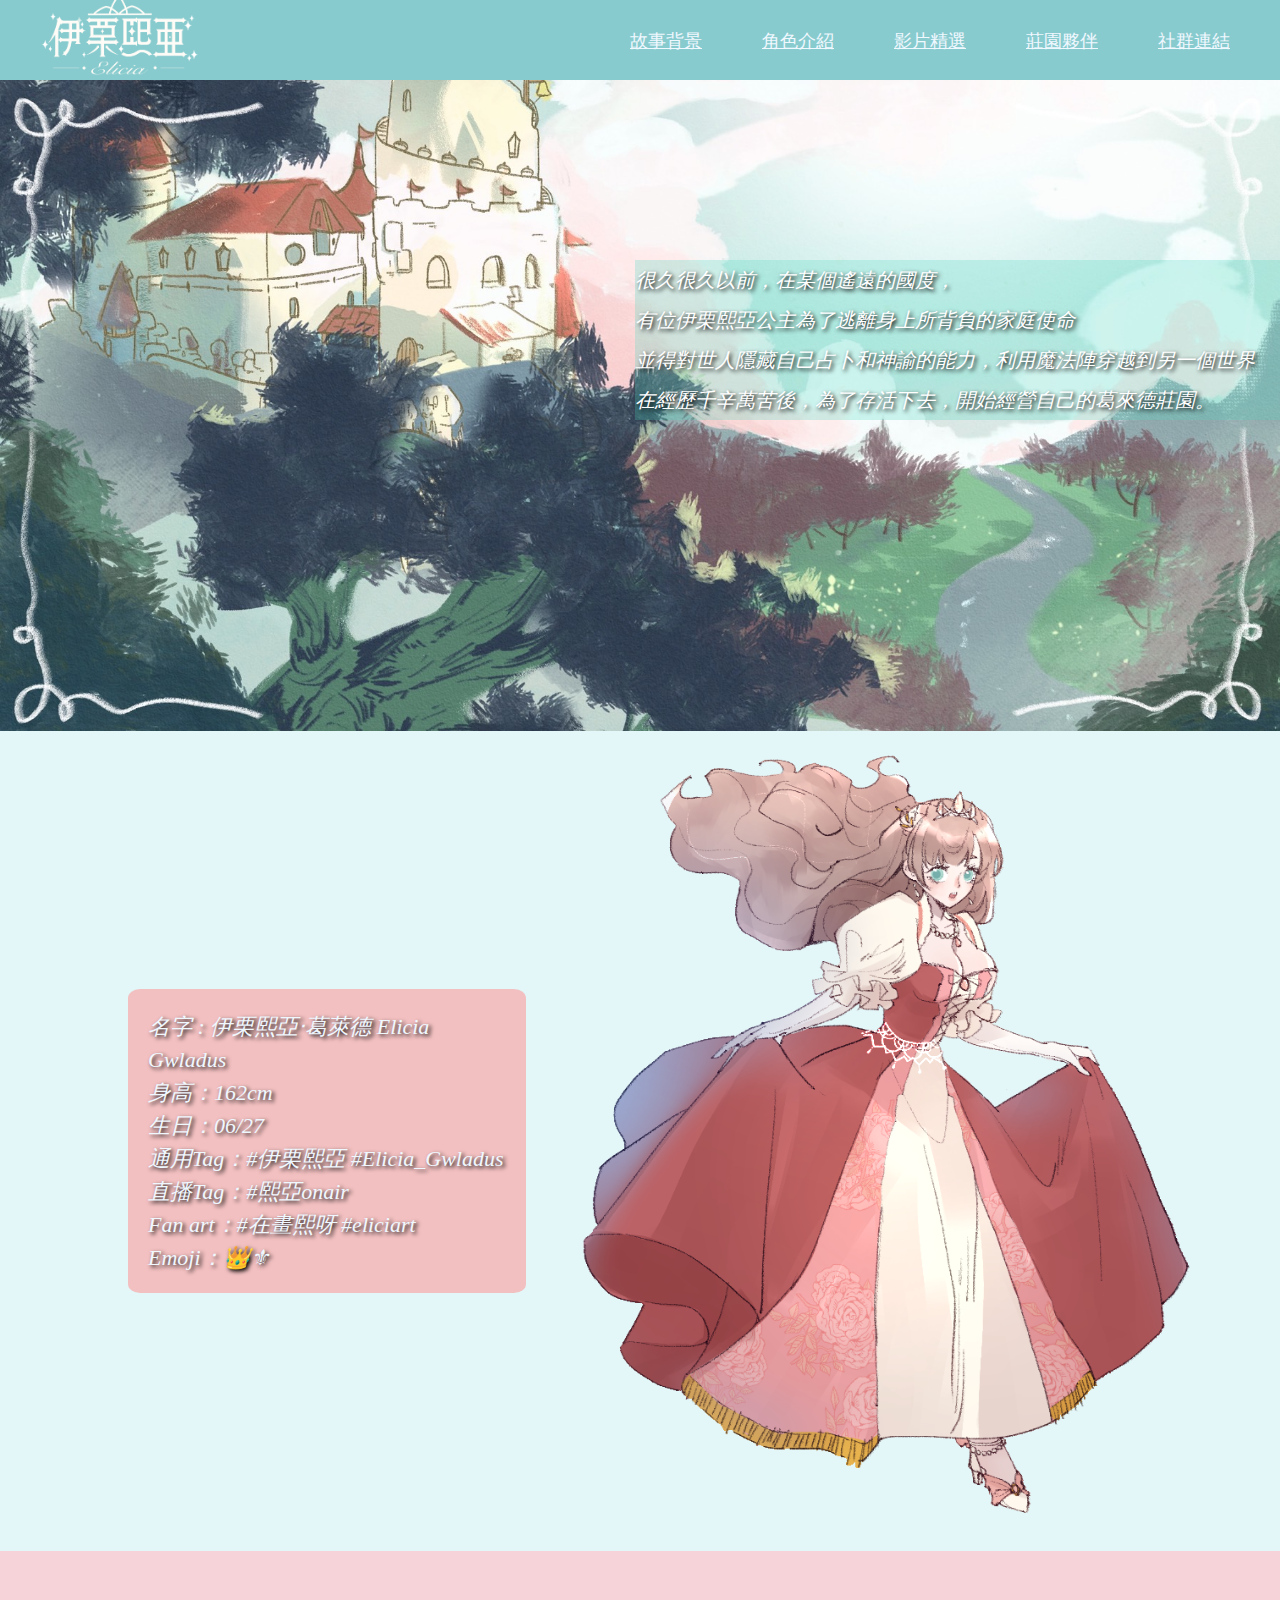
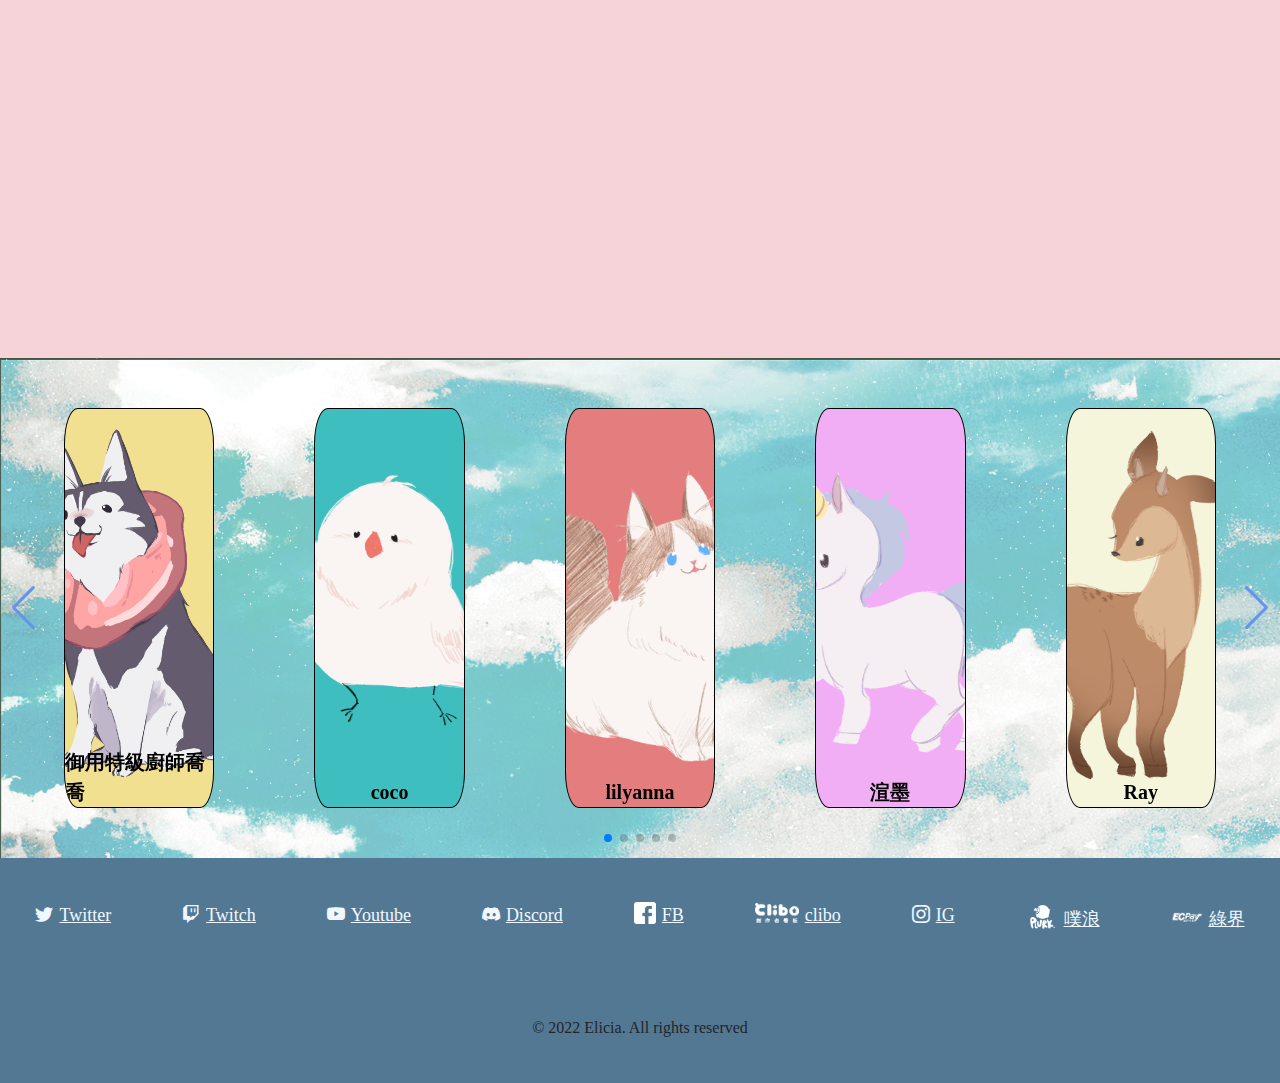
==== index.html @ 38f1c99f "2022.09.14-index-rename" ====
<!DOCTYPE html>
<html lang="en">
<head>
    <meta charset="UTF-8">
    <meta http-equiv="X-UA-Compatible" content="IE=edge">
    <meta name="viewport" content="width=device-width, initial-scale=1.0">
    <title>Document</title>
    <link href="https://unpkg.com/aos@2.3.1/dist/aos.css" rel="stylesheet">
    <link href="https://cdn.jsdelivr.net/npm/bootstrap@5.1.1/dist/css/bootstrap.min.css" rel="stylesheet" integrity="sha384-F3w7mX95PdgyTmZZMECAngseQB83DfGTowi0iMjiWaeVhAn4FJkqJByhZMI3AhiU" crossorigin="anonymous">
    <link rel="stylesheet" href="https://cdn.jsdelivr.net/npm/swiper@8/swiper-bundle.min.css" />
    <link rel="stylesheet" href="	https://cdn.jsdelivr.net/npm/bootstrap@5.2.0/dist/css/bootstrap.min.css">
    <link rel="stylesheet" href="https://cdn.jsdelivr.net/npm/bootstrap-icons@1.9.1/font/bootstrap-icons.css">
    <style>
        
        @font-face {
        font-family: "YouMingChaoTi-Medium-2";
        src: url('./YouMingChaoTi-Medium-2.ttf') format("truetype");
         }
        *{
            margin: 0;
            padding: 0;
            box-sizing: border-box;
        }
        body{
            font-family: "YouMingChaoTi-Medium-2";
            padding-top: 80px;
        }
        html{
        scroll-behavior: smooth;
        }
        .banner{
            width: 100%;
            position: relative;
        }
        .banner img{
            width: 100%;
        }
        nav{
            width: 100%;
            height: 80px;
            background-color: rgb(136, 203, 206);
            display: flex;
            justify-content: space-between;
            position: fixed;
            z-index: 10;
            top: 0;
            left: 0;
            padding: 0px 50px 0px 0px;

        }
        .logo{
            width: 240px;
            height: 80px;
            /* background-color: cadetblue; */
            background-image: url('./圖片/04_.png');
            background-size: cover;
            background-repeat: no-repeat;
            background-position: 50% 45%;
            background-size: 90%;
        }
        .boxb{
            width: 600px;
            height: 80px;
            /* background-color: blanchedalmond; */
            display: flex;
            justify-content: space-between;
            align-items: center;
        }
        a{
            color: aliceblue;
            font-size: 18px;
        }
        a:hover{
            color: rgb(22, 88, 119);
        }
        p{
            font-weight: bold;
            font-size: 32px;
        }
        .intro{
            position: absolute;
            top: 40%;
            left: 75%;
            width: 650px;
            transform: translate(-50%, -50%);
            font-size: 20px;
            line-height: 40px;
            color: white;
            text-shadow: black 0.1em 0.1em 0.2em;
            font-style: italic;
            background-color: rgba(78, 217, 192, 0.259);
        }
        .boxaa{
            width: 100%;
            height: calc(100vh - 80px);
            background-color: rgb(227, 246, 248);
            background-image: url('./圖片/背景2_工作區域\ 1.jpg');
            background-size: cover;
            background-repeat:no-repeat ;
            background-position: 50% 60%;
            display: flex;
            justify-content: space-around;
            flex-direction: row-reverse;
            align-items: center;
            padding: 0px 0px 0px 10%;
            box-sizing: border-box;
            position: relative;
            background-attachment: fixed;
  
        }
        .boxab{
            width: 800px;
            height: calc(100vh - 80px);
            /* background-color: lightgray; */
            background-image: url('./圖片/立繪.png');
            background-size:contain ;
            background-repeat:no-repeat ;
            /* background-position: 10% 60%; */
        }
        .boxac{
            width: 420px;
            padding: 20px;
            border-radius: 3%;
            background-color: rgba(250,170,170,0.7);

            font-size: 22px;
            color: aliceblue;
            text-shadow: black 0.1em 0.1em 0.2em;
            font-style: italic;

            display: flex;
            align-items: center;
        }
      
        .boxbb{
            width: 100%;
            background-color: rgb(246, 211, 217);

            background-position: 50% 10%;
            padding: 3% 5%;
            box-sizing: border-box;
            display: flex;
            justify-content: space-around;
            position: relative;
            background-attachment: fixed;

        }
        .anchor {
            position: absolute;
            top: -80px;
        }
        .anchor2{
            position: absolute;
            top: -130px;
        }
        .card{
            border-radius: 9%;
            overflow: hidden;
        }
        .card img{
            transition: .2s;
        }
        .card-body{
            display: flex;
            align-items: center;
            flex-direction: column;
        }

        #baby img{
            border-bottom: 1px solid;
            color: cadetblue;
        }
        .card:hover img{
            opacity: 0.8;
            background-position: center;
            transform: scale(1.1);
        }
        .btn.btn-primary{
            background-color: rgba(0, 0, 0, 0);
            color: cornflowerblue;
            font-weight: bold;
        }
        .swiper.mySwiper{
            background-image: url('');
            background-position: 50% 50%;
            background-attachment: fixed;

        }
        .swiper {
            width: 90%;
            height: 500px;
            padding: 50px 0px;
            box-sizing: border-box;
            display: flex;
            align-items: flex-end;
        }
        .swiper-slide {
            display: flex;
            align-items: flex-end;
            justify-content: center;
            font-size: 20px;
            background: cadetblue;
            color: black;
            font-weight: bold;
            background-image: url('./圖片/021.jpg');
            background-size: cover;
            background-repeat: no-repeat;
            background-position: center;
            border-radius: 9%;
            overflow: hidden;
            border: 1px solid;
        }
        .swiper-slide img {
            display: block;
            width: 100%;
            height: 100%;
            object-fit: cover;
        }
        .swiper-button-prev{
            color: cornflowerblue;
        }
        .swiper-button-next{
            color: cornflowerblue;
        }
        #bird{
            background-image: url('./圖片/bird.png');
            background-color: rgb(62, 190, 190);
        }
        #cat{
            background-image: url('./圖片/cat.png');
            background-color: rgb(228, 125, 125);
        }
        #deer{
            background-image: url('./圖片/deer.png');
            background-color: beige;
        }
        #unicorn{
            background-image: url('./圖片/unicorn.png');
            background-color: rgb(242, 174, 245);
        }
        .footer{
            width: 100%;
            height: calc(calc(100vh / 2)/2);
            background-color: rgb(83, 120, 148);
            display: flex;
            flex-direction: column;
            justify-content: space-around;
            align-items: center;
            
        }
        .fot1{
            width: 100%;
            height: 28px;
            display: flex;
            justify-content: space-around;
        }
        .bi.bi-twitter{
            width: 10px;
            height: 10px;
        }
        .footer img{
            width: 32px;   
            height: 32px;
        }
        .footer .fbicon{
            width: 22px;
            height: 22px;
        }
        .footer .pricon{
            width: 44px;
            height: 20px;
        }
        .swiper-3d .swiper-slide-shadow-left {
            background-image: unset
        }
        .swiper-3d .swiper-slide-shadow-right {
            background-image: unset
        }
        #ccc{
            position: relative;
            background-image: url('./圖片/天空3.png');
            background-size: cover;
        }
        i{
            margin-right: 6px;
        }
        a img{
            margin-right: 6px;
        }

    </style>
</head>
<body>
    <nav>
        <div class="logo"></div>
        <div class="boxb">
            <a href="#header">故事背景</a>
            <a href="#ch-info">角色介紹</a>
            <a href="#cla">影片精選</a>
            <a href="#cla2">莊園夥伴</a>
            <a href="">社群連結</a>
        </div>
    </nav>
    <div class="banner">
        <div class="anchor" id="header"></div>
        <img src="./圖片/S__336535564.jpg" alt="替代文字">
        <div class="intro" >
        很久很久以前，在某個遙遠的國度，<br>
        有位伊栗熙亞公主為了逃離身上所背負的家庭使命<br>
        並得對世人隱藏自己占卜和神諭的能力，利用魔法陣穿越到另一個世界<br>
        在經歷千辛萬苦後，為了存活下去，開始經營自己的葛來德莊園。
        </div>

    </div>
    
    <div class="boxaa">
        <div class="anchor" id="ch-info"></div>
        <div class="boxab" data-aos="fade-down-right"data-aos-duration="1500"></div>
        <div class="boxac">
            名字 : 伊栗熙亞‧葛萊德 Elicia Gwladus<br>
            身高：162cm<br>
            生日：06/27<br>
            通用Tag：#伊栗熙亞 #Elicia_Gwladus<br>
            直播Tag：#熙亞onair<br>
            Fan art：#在畫熙呀 #eliciart<br>
            Emoji：👑⚜</div>
    </div>
    <div class="boxbb">
        <div class="anchor2" id="cla"></div>
        <div class="card" style="width: 30%; height: 100%;"data-aos="flip-left"data-aos-duration="1000">
            <img src="./圖片/熙亞(遊戲用).png">
            <div class="card-body">
              <p class="card-text">遊戲</p>
              <a href="#" class="btn btn-primary">Go Youtube</a>
            </div>
        </div>
        <div class="card" id= baby style="width: 30%; height: 100%;"data-aos="flip-left"data-aos-duration="1000">
            <img src="./圖片/繪圖用.jpg">
            <div class="card-body">
              <p class="card-text">繪圖</p>
              <a href="#" class="btn btn-primary">Go Youtube</a>
            </div>
        </div>
        <div class="card" style="width: 30%; height: 100%;"data-aos="flip-left"data-aos-duration="1000">
            <img src="./圖片/FbGKD0QUYAMPi87.jpg">
            <div class="card-body">
              <p class="card-text">雜談</p>
              <a href="https://www.youtube.com/embed/Y1Majw75rIU" class="btn btn-primary">Go Youtube</a>
            </div>
        </div>
    </div>
    <div id="ccc">
        <div class="swiper mySwiper">
            <div class="anchor2" id="cla2"></div>
    
            <div class="swiper-wrapper">
                <div class="swiper-slide">御用特級廚師喬喬</div>
                <div class="swiper-slide" id="bird">coco</div>
                <div class="swiper-slide" id="cat">lilyanna</div>
                <div class="swiper-slide" id="unicorn">渲墨</div>
                <div class="swiper-slide" id="deer">Ray</div>
            </div>
            <div class="swiper-pagination"></div>
    
    
        </div>
        <div class="swiper-button-prev"></div>
        <div class="swiper-button-next"></div>

    </div>

    <div class="footer">
      <div class="fot1">
        <a href="https://mobile.twitter.com/elicia_channel"><i class="bi bi-twitter"></i>Twitter</a>
        <a href="https://www.twitch.tv/elicia_channel"><i class="bi bi-twitch"></i>Twitch</a>
        <a href="https://www.youtube.com/c/%E7%86%99%E4%BA%9EEliciachannel"><i class="bi bi-youtube"></i>Youtube</a>
        <a href="https://discord.gg/rRKHYdeyeF"><i class="bi bi-discord"></i>Discord</a>
        <a href="https://www.facebook.com/eliciagwladus"> <img class="fbicon" src="./圖片/facebook改.png">FB</a>
        <a href="https://clibo.tw/users/eliciastudio"> <img class="pricon"src="./圖片/clibo-logo-v2.png">clibo</a>
        <a href="https://www.instagram.com/elicia_channel/"><i class="bi bi-instagram"></i>IG</a>
        <a href="https://www.plurk.com/elicia_channel"> <img src="./圖片/噗浪2.png">噗浪</a>
        <a href="https://payment.ecpay.com.tw/Broadcaster/Donate/46E3E1B5FB631D596675C83C83E15307"><img src="./圖片/綠界.png">綠界</a>
      </div>
      <div class="fot2">© 2022 Elicia. All rights reserved</div>
    </div>
    
    <script src="https://cdn.jsdelivr.net/npm/swiper@8/swiper-bundle.min.js"></script>
    <script src="https://cdn.jsdelivr.net/npm/bootstrap@5.1.1/dist/js/bootstrap.bundle.min.js" integrity="sha384-/bQdsTh/da6pkI1MST/rWKFNjaCP5gBSY4sEBT38Q/9RBh9AH40zEOg7Hlq2THRZ" crossorigin="anonymous"></script>
    <script src="https://unpkg.com/aos@2.3.1/dist/aos.js"></script>
    <script src="https://cdn.jsdelivr.net/npm/bootstrap@5.2.0/dist/js/bootstrap.bundle.min.js"></script>

    <script>
        var swiper = new Swiper(".swiper", {
            loop: true,
            slidesPerView: 5,
            spaceBetween: 100,
            coverflow: true,
            pagination: {
                el: ".swiper-pagination",
            },
            navigation: {
                nextEl: '.swiper-button-next',
                prevEl: '.swiper-button-prev',
            },

            
        });


    </script>
    
    <script>
        AOS.init();
      </script>
</body>
</html>
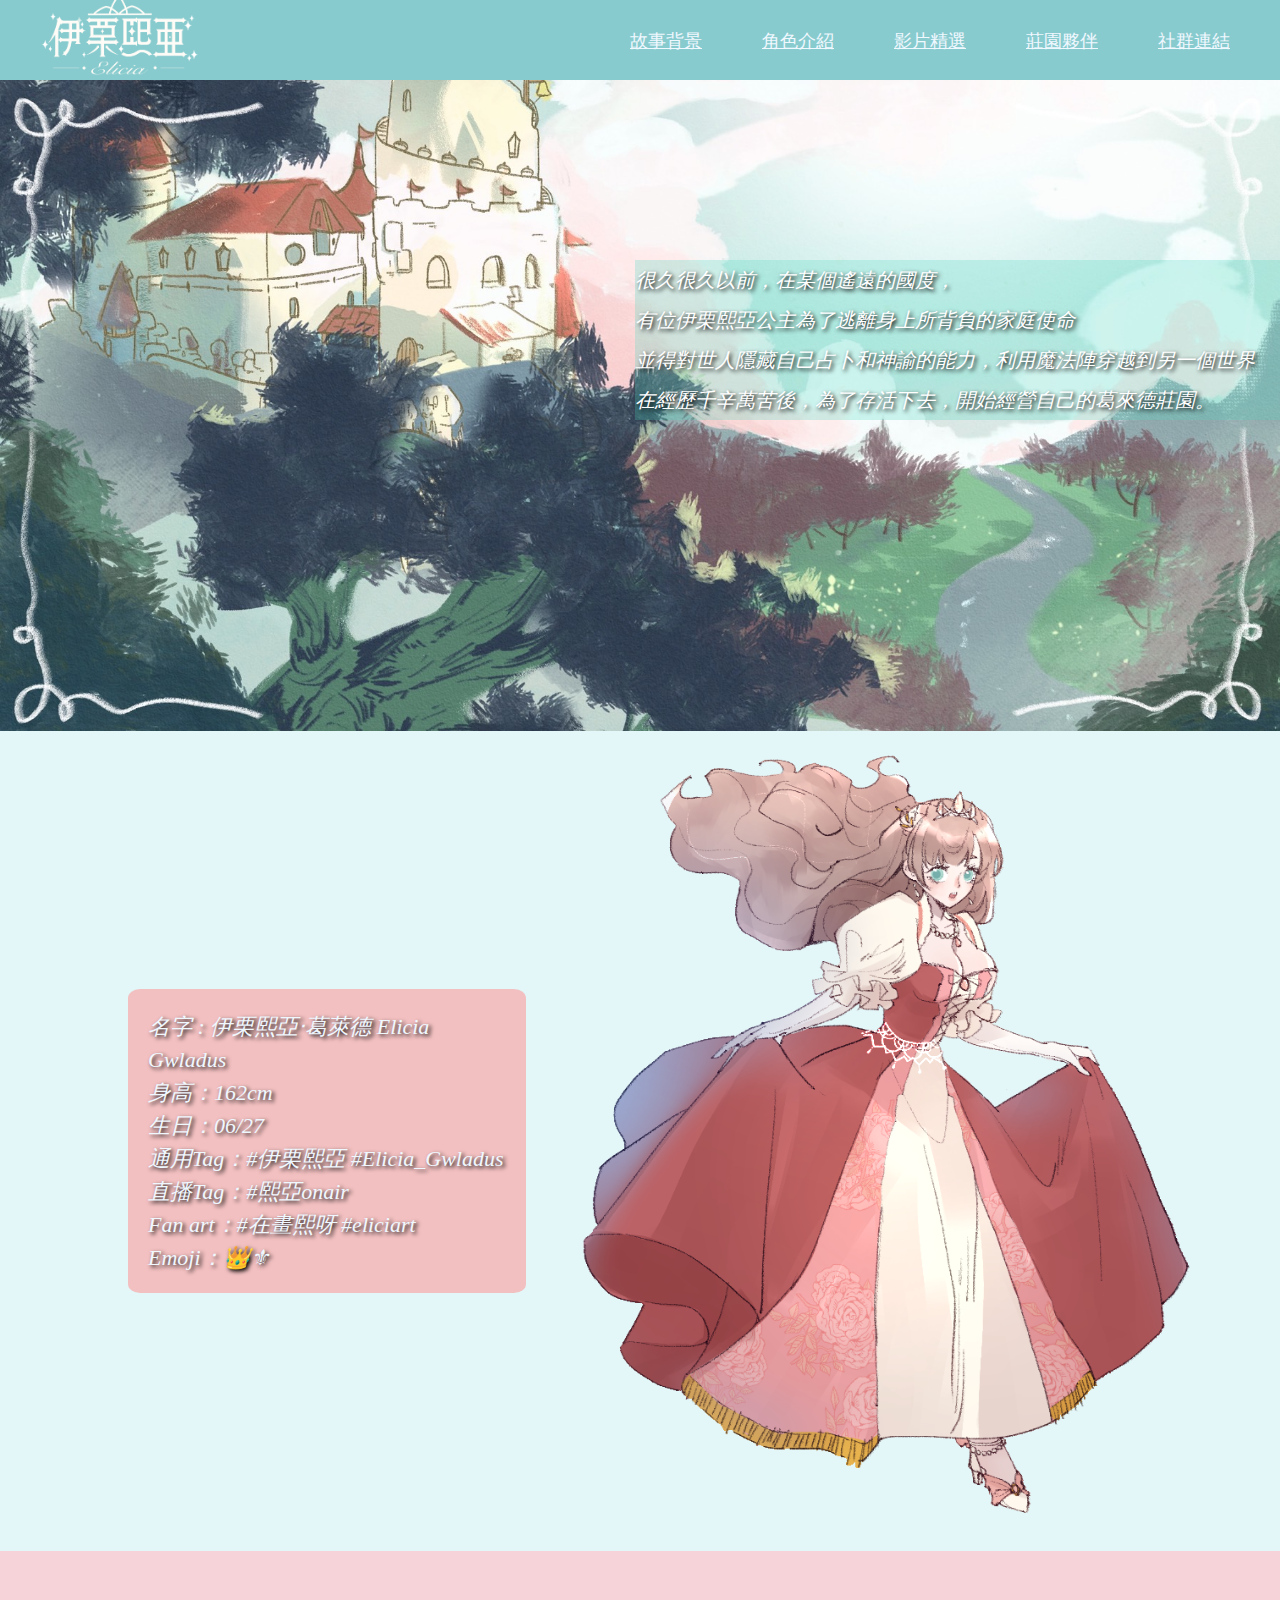
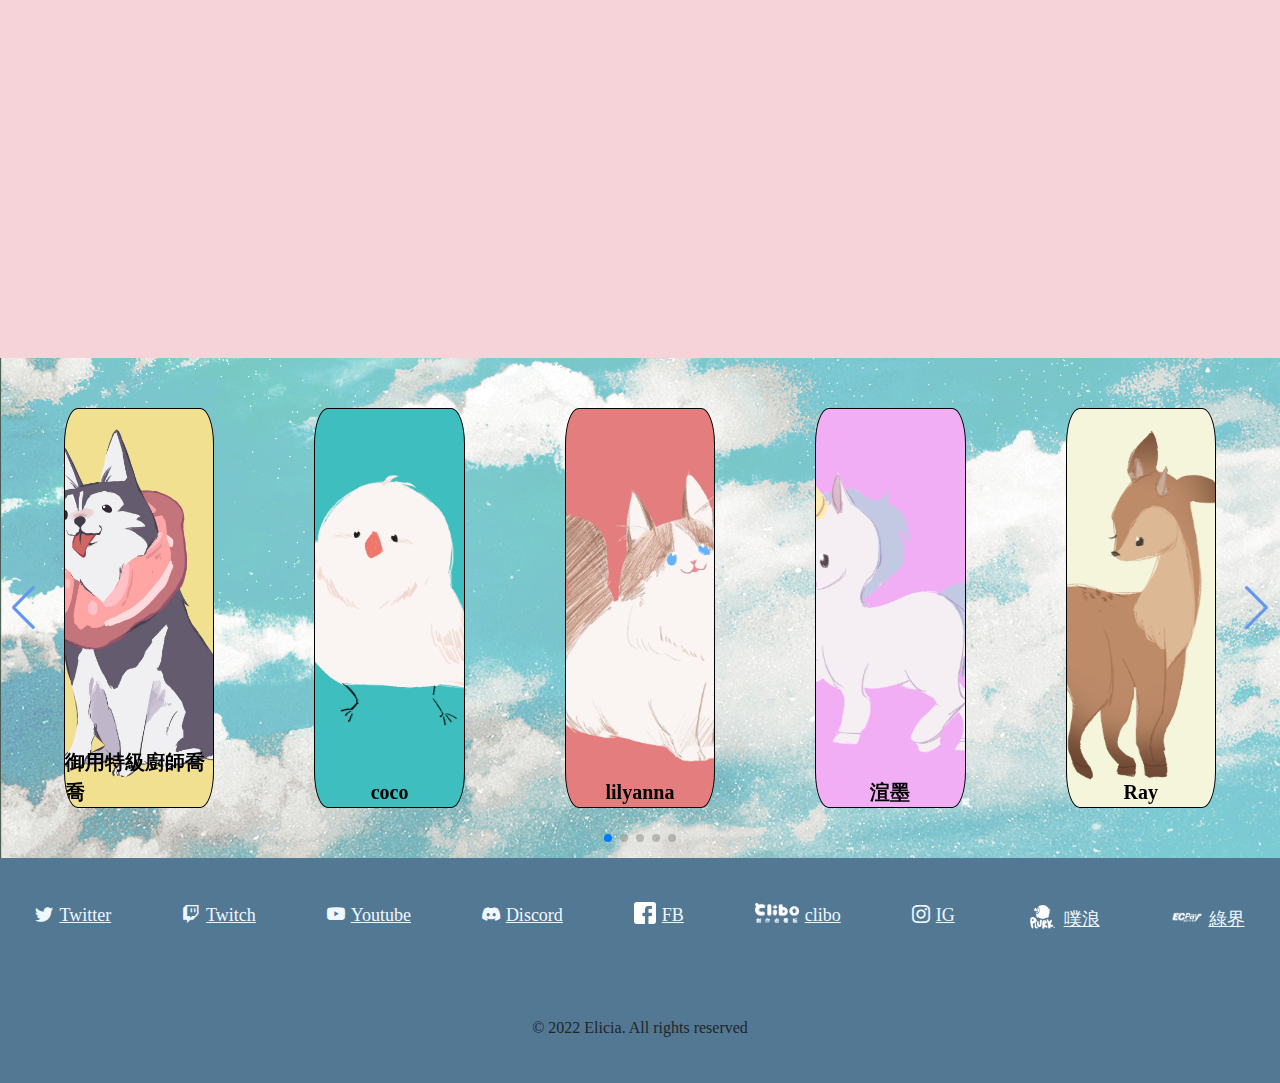
==== commit 4ca8dbea: "Update index.html" ====
--- a/index.html
+++ b/index.html
@@ -280,6 +280,7 @@
             position: relative;
             background-image: url('./圖片/天空3.png');
             background-size: cover;
+            background-position: 50% 90%;
         }
         i{
             margin-right: 6px;
@@ -331,14 +332,14 @@
             <img src="./圖片/熙亞(遊戲用).png">
             <div class="card-body">
               <p class="card-text">遊戲</p>
-              <a href="#" class="btn btn-primary">Go Youtube</a>
+              <a href="youtube.com/watch?v=wQQAdn6ot4Q&t=6196s" class="btn btn-primary">Go Youtube</a>
             </div>
         </div>
         <div class="card" id= baby style="width: 30%; height: 100%;"data-aos="flip-left"data-aos-duration="1000">
             <img src="./圖片/繪圖用.jpg">
             <div class="card-body">
               <p class="card-text">繪圖</p>
-              <a href="#" class="btn btn-primary">Go Youtube</a>
+              <a href="https://www.youtube.com/watch?v=Mk2mpf5mlcQ&t=5435s" class="btn btn-primary">Go Youtube</a>
             </div>
         </div>
         <div class="card" style="width: 30%; height: 100%;"data-aos="flip-left"data-aos-duration="1000">
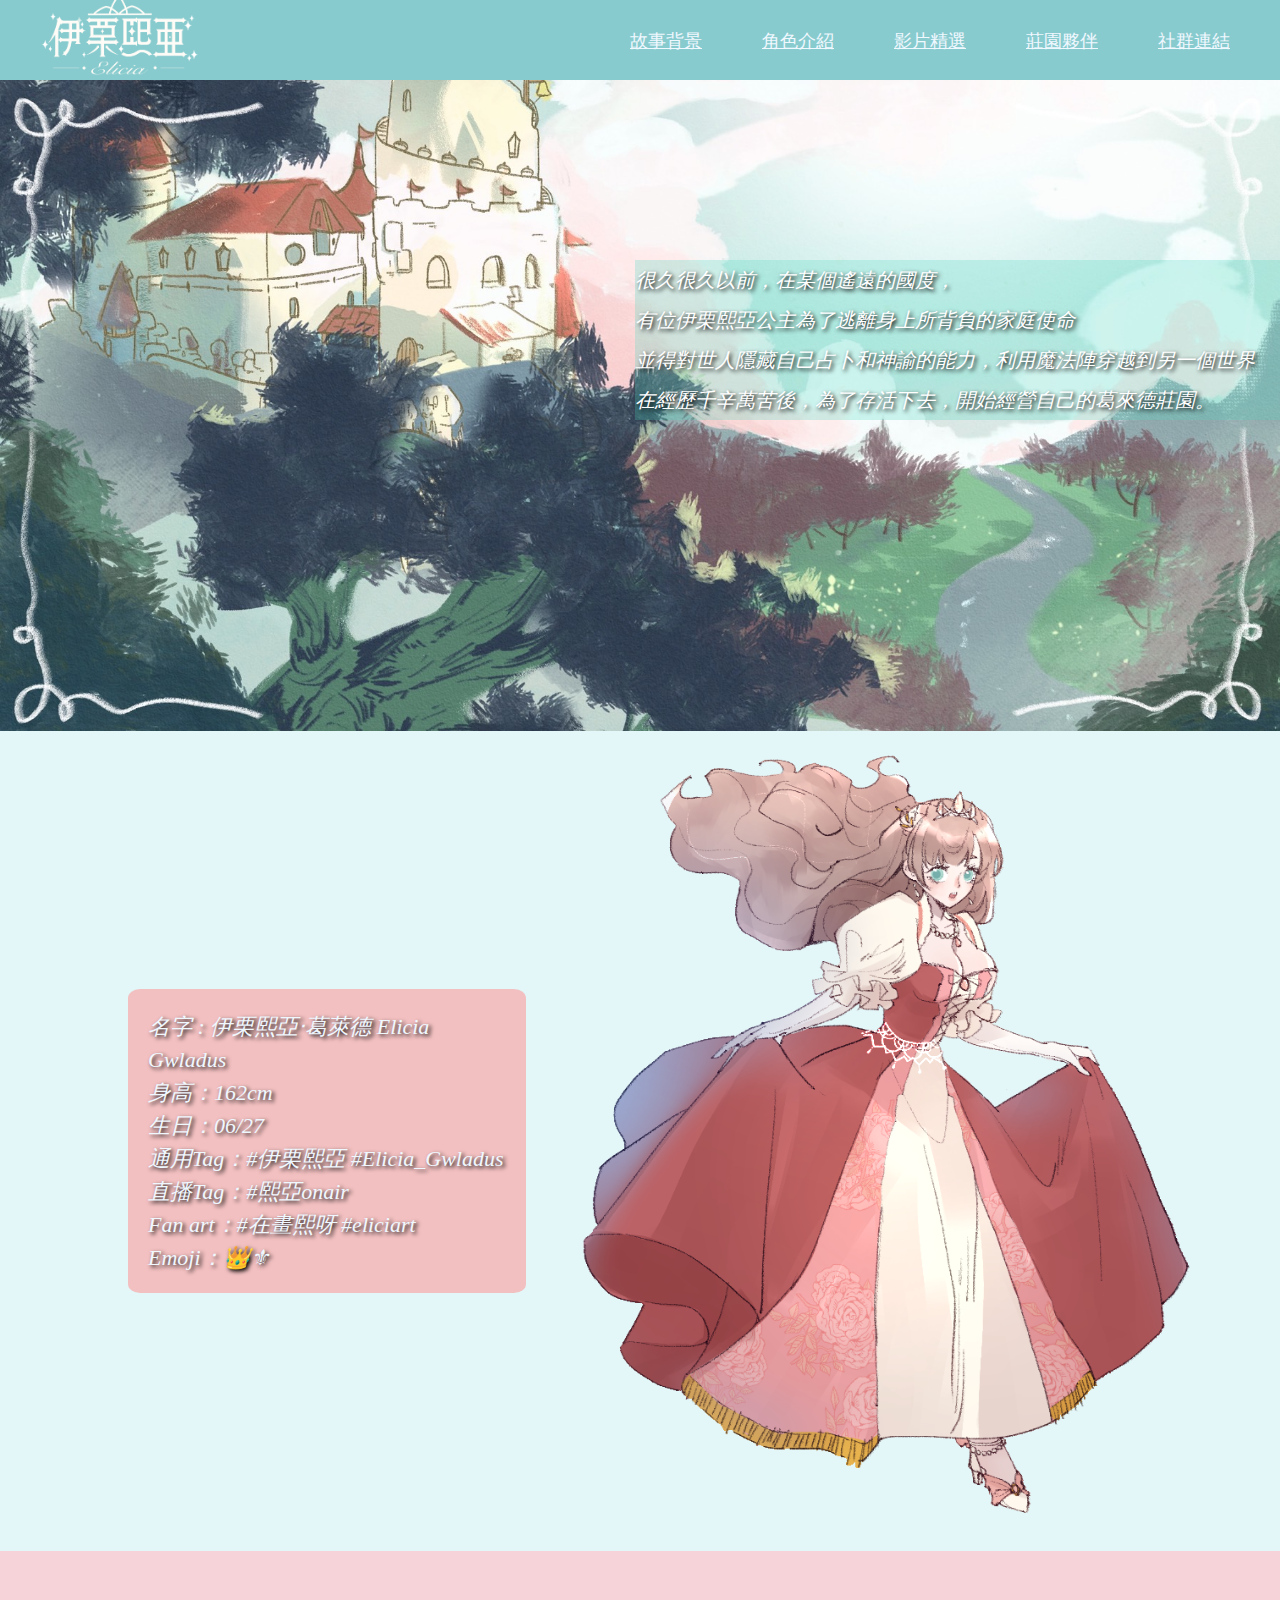
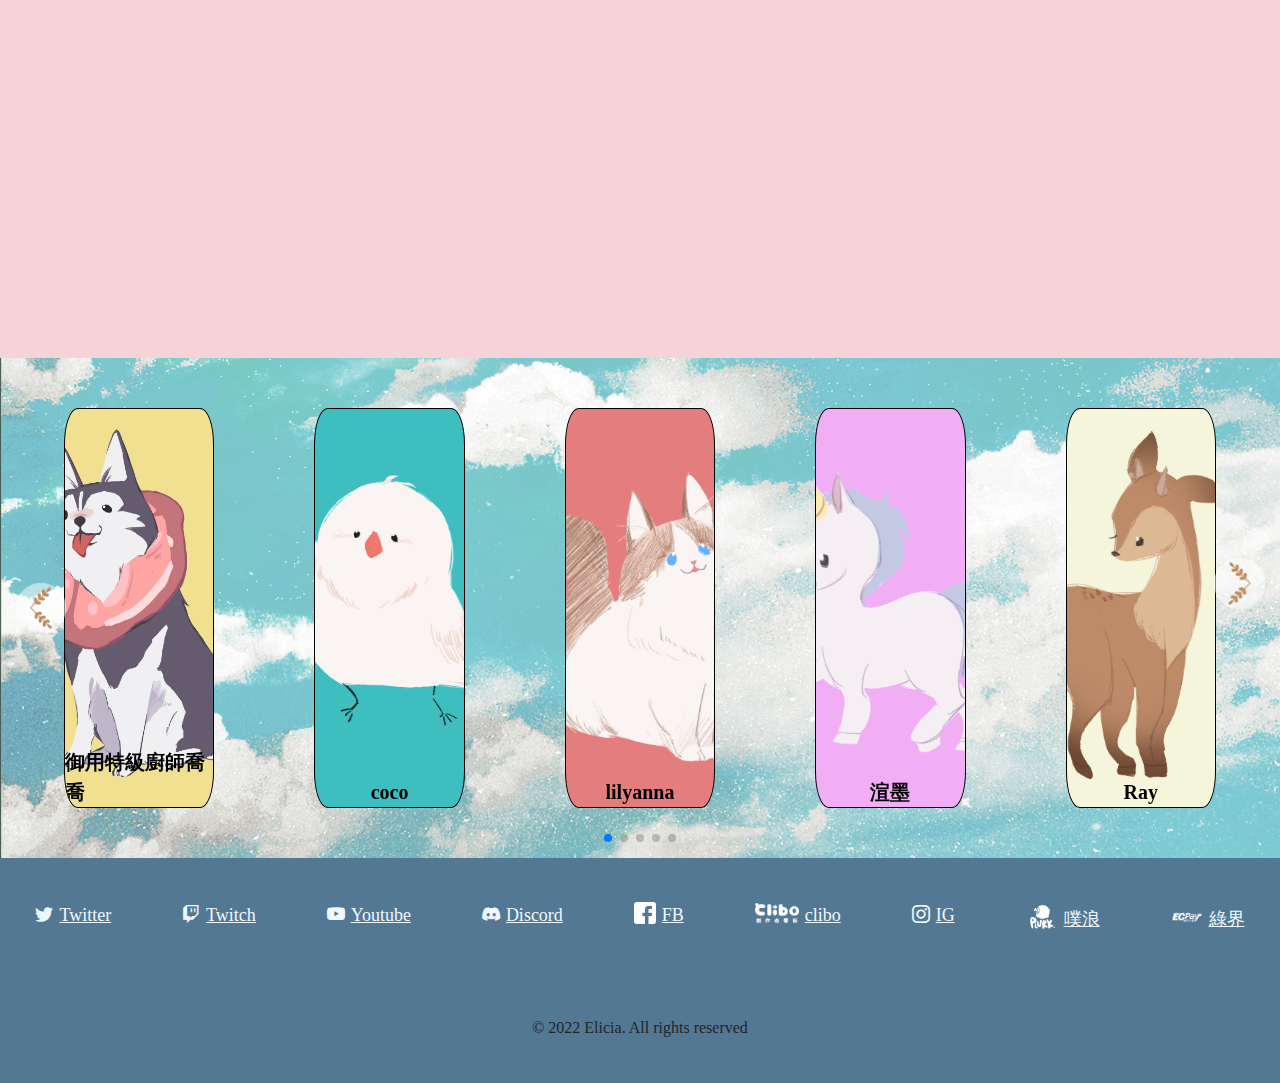
==== commit 34d59f89: "2022.09.14" ====
--- a/index.html
+++ b/index.html
@@ -1,5 +1,6 @@
 <!DOCTYPE html>
 <html lang="en">
+
 <head>
     <meta charset="UTF-8">
     <meta http-equiv="X-UA-Compatible" content="IE=edge">
@@ -7,35 +8,42 @@
     <title>Document</title>
     <link href="https://unpkg.com/aos@2.3.1/dist/aos.css" rel="stylesheet">
     <link href="https://cdn.jsdelivr.net/npm/bootstrap@5.1.1/dist/css/bootstrap.min.css" rel="stylesheet" integrity="sha384-F3w7mX95PdgyTmZZMECAngseQB83DfGTowi0iMjiWaeVhAn4FJkqJByhZMI3AhiU" crossorigin="anonymous">
+    <link href="https://cdn.jsdelivr.net/npm/bootstrap@5.1.1/dist/css/bootstrap.min.css" rel="stylesheet"
+        integrity="sha384-F3w7mX95PdgyTmZZMECAngseQB83DfGTowi0iMjiWaeVhAn4FJkqJByhZMI3AhiU" crossorigin="anonymous">
     <link rel="stylesheet" href="https://cdn.jsdelivr.net/npm/swiper@8/swiper-bundle.min.css" />
     <link rel="stylesheet" href="	https://cdn.jsdelivr.net/npm/bootstrap@5.2.0/dist/css/bootstrap.min.css">
     <link rel="stylesheet" href="https://cdn.jsdelivr.net/npm/bootstrap-icons@1.9.1/font/bootstrap-icons.css">
     <style>
-        
         @font-face {
-        font-family: "YouMingChaoTi-Medium-2";
-        src: url('./YouMingChaoTi-Medium-2.ttf') format("truetype");
-         }
-        *{
+            font-family: "YouMingChaoTi-Medium-2";
+            src: url('./YouMingChaoTi-Medium-2.ttf') format("truetype");
+        }
+
+        * {
             margin: 0;
             padding: 0;
             box-sizing: border-box;
         }
-        body{
+
+        body {
             font-family: "YouMingChaoTi-Medium-2";
             padding-top: 80px;
         }
-        html{
-        scroll-behavior: smooth;
-        }
-        .banner{
+
+        html {
+            scroll-behavior: smooth;
+        }
+
+        .banner {
             width: 100%;
             position: relative;
         }
-        .banner img{
-            width: 100%;
-        }
-        nav{
+
+        .banner img {
+            width: 100%;
+        }
+
+        nav {
             width: 100%;
             height: 80px;
             background-color: rgb(136, 203, 206);
@@ -48,7 +56,8 @@
             padding: 0px 50px 0px 0px;
 
         }
-        .logo{
+
+        .logo {
             width: 240px;
             height: 80px;
             /* background-color: cadetblue; */
@@ -58,7 +67,8 @@
             background-position: 50% 45%;
             background-size: 90%;
         }
-        .boxb{
+
+        .boxb {
             width: 600px;
             height: 80px;
             /* background-color: blanchedalmond; */
@@ -66,18 +76,22 @@
             justify-content: space-between;
             align-items: center;
         }
-        a{
+
+        a {
             color: aliceblue;
             font-size: 18px;
         }
-        a:hover{
+
+        a:hover {
             color: rgb(22, 88, 119);
         }
-        p{
+
+        p {
             font-weight: bold;
             font-size: 32px;
         }
-        .intro{
+
+        .intro {
             position: absolute;
             top: 40%;
             left: 75%;
@@ -90,13 +104,14 @@
             font-style: italic;
             background-color: rgba(78, 217, 192, 0.259);
         }
-        .boxaa{
+
+        .boxaa {
             width: 100%;
             height: calc(100vh - 80px);
             background-color: rgb(227, 246, 248);
             background-image: url('./圖片/背景2_工作區域\ 1.jpg');
             background-size: cover;
-            background-repeat:no-repeat ;
+            background-repeat: no-repeat;
             background-position: 50% 60%;
             display: flex;
             justify-content: space-around;
@@ -106,22 +121,24 @@
             box-sizing: border-box;
             position: relative;
             background-attachment: fixed;
-  
-        }
-        .boxab{
+
+        }
+
+        .boxab {
             width: 800px;
             height: calc(100vh - 80px);
             /* background-color: lightgray; */
             background-image: url('./圖片/立繪.png');
-            background-size:contain ;
-            background-repeat:no-repeat ;
+            background-size: contain;
+            background-repeat: no-repeat;
             /* background-position: 10% 60%; */
         }
-        .boxac{
+
+        .boxac {
             width: 420px;
             padding: 20px;
             border-radius: 3%;
-            background-color: rgba(250,170,170,0.7);
+            background-color: rgba(250, 170, 170, 0.7);
 
             font-size: 22px;
             color: aliceblue;
@@ -131,8 +148,8 @@
             display: flex;
             align-items: center;
         }
-      
-        .boxbb{
+
+        .boxbb {
             width: 100%;
             background-color: rgb(246, 211, 217);
 
@@ -145,47 +162,56 @@
             background-attachment: fixed;
 
         }
+
         .anchor {
             position: absolute;
             top: -80px;
         }
-        .anchor2{
+
+        .anchor2 {
             position: absolute;
             top: -130px;
         }
-        .card{
+
+        .card {
             border-radius: 9%;
             overflow: hidden;
         }
-        .card img{
+
+        .card img {
             transition: .2s;
         }
-        .card-body{
+
+        .card-body {
             display: flex;
             align-items: center;
             flex-direction: column;
         }
 
-        #baby img{
+        #baby img {
             border-bottom: 1px solid;
             color: cadetblue;
         }
-        .card:hover img{
+
+        .card:hover img {
             opacity: 0.8;
             background-position: center;
             transform: scale(1.1);
         }
-        .btn.btn-primary{
+
+        .btn.btn-primary {
             background-color: rgba(0, 0, 0, 0);
             color: cornflowerblue;
             font-weight: bold;
         }
-        .swiper.mySwiper{
+
+        .swiper.mySwiper {
             background-image: url('');
             background-position: 50% 50%;
             background-attachment: fixed;
 
         }
+
         .swiper {
             width: 90%;
             height: 500px;
@@ -194,6 +220,7 @@
             display: flex;
             align-items: flex-end;
         }
+
         .swiper-slide {
             display: flex;
             align-items: flex-end;
@@ -210,35 +237,38 @@
             overflow: hidden;
             border: 1px solid;
         }
+
         .swiper-slide img {
             display: block;
             width: 100%;
             height: 100%;
             object-fit: cover;
         }
-        .swiper-button-prev{
-            color: cornflowerblue;
-        }
-        .swiper-button-next{
-            color: cornflowerblue;
-        }
-        #bird{
+
+
+        
+
+        #bird {
             background-image: url('./圖片/bird.png');
             background-color: rgb(62, 190, 190);
         }
-        #cat{
+
+        #cat {
             background-image: url('./圖片/cat.png');
             background-color: rgb(228, 125, 125);
         }
-        #deer{
+
+        #deer {
             background-image: url('./圖片/deer.png');
             background-color: beige;
         }
-        #unicorn{
+
+        #unicorn {
             background-image: url('./圖片/unicorn.png');
             background-color: rgb(242, 174, 245);
         }
-        .footer{
+
+        .footer {
             width: 100%;
             height: calc(calc(100vh / 2)/2);
             background-color: rgb(83, 120, 148);
@@ -246,51 +276,86 @@
             flex-direction: column;
             justify-content: space-around;
             align-items: center;
-            
-        }
-        .fot1{
+
+        }
+
+        .fot1 {
             width: 100%;
             height: 28px;
             display: flex;
             justify-content: space-around;
         }
-        .bi.bi-twitter{
+
+        .bi.bi-twitter {
             width: 10px;
             height: 10px;
         }
-        .footer img{
-            width: 32px;   
+
+        .footer img {
+            width: 32px;
             height: 32px;
         }
-        .footer .fbicon{
+
+        .footer .fbicon {
             width: 22px;
             height: 22px;
         }
-        .footer .pricon{
+
+        .footer .pricon {
             width: 44px;
             height: 20px;
         }
+
         .swiper-3d .swiper-slide-shadow-left {
             background-image: unset
         }
+
         .swiper-3d .swiper-slide-shadow-right {
             background-image: unset
         }
-        #ccc{
+
+        #ccc {
             position: relative;
             background-image: url('./圖片/天空3.png');
             background-size: cover;
             background-position: 50% 90%;
         }
-        i{
+
+        i {
             margin-right: 6px;
         }
-        a img{
+
+        a img {
             margin-right: 6px;
+        }
+
+        .swiper-button-prev::after {
+            background-image: url('./圖片/left.png');
+            background-repeat: no-repeat;
+            background-size: contain;
+            width: 50px;
+            height: 50px;
+            
+        }
+        .swiper-button-next::after {
+            background-image: url('./圖片/right.png');
+            background-repeat: no-repeat;
+            background-size: contain;
+            
+        }
+        .swiper-button-next {
+            --swiper-navigation-color: transparent;
+            --swiper-navigation-size: 100px;
+        }
+        .swiper-button-prev{
+            --swiper-navigation-color: transparent;
+            --swiper-navigation-size: 100px;
+
         }
 
     </style>
 </head>
+
 <body>
     <nav>
         <div class="logo"></div>
@@ -299,24 +364,24 @@
             <a href="#ch-info">角色介紹</a>
             <a href="#cla">影片精選</a>
             <a href="#cla2">莊園夥伴</a>
-            <a href="">社群連結</a>
+            <a href="#cla3">社群連結</a>
         </div>
     </nav>
     <div class="banner">
         <div class="anchor" id="header"></div>
         <img src="./圖片/S__336535564.jpg" alt="替代文字">
-        <div class="intro" >
-        很久很久以前，在某個遙遠的國度，<br>
-        有位伊栗熙亞公主為了逃離身上所背負的家庭使命<br>
-        並得對世人隱藏自己占卜和神諭的能力，利用魔法陣穿越到另一個世界<br>
-        在經歷千辛萬苦後，為了存活下去，開始經營自己的葛來德莊園。
+        <div class="intro">
+            很久很久以前，在某個遙遠的國度，<br>
+            有位伊栗熙亞公主為了逃離身上所背負的家庭使命<br>
+            並得對世人隱藏自己占卜和神諭的能力，利用魔法陣穿越到另一個世界<br>
+            在經歷千辛萬苦後，為了存活下去，開始經營自己的葛來德莊園。
         </div>
 
     </div>
-    
+
     <div class="boxaa">
         <div class="anchor" id="ch-info"></div>
-        <div class="boxab" data-aos="fade-down-right"data-aos-duration="1500"></div>
+        <div class="boxab" data-aos="fade-down-right" data-aos-duration="1500"></div>
         <div class="boxac">
             名字 : 伊栗熙亞‧葛萊德 Elicia Gwladus<br>
             身高：162cm<br>
@@ -328,32 +393,32 @@
     </div>
     <div class="boxbb">
         <div class="anchor2" id="cla"></div>
-        <div class="card" style="width: 30%; height: 100%;"data-aos="flip-left"data-aos-duration="1000">
+        <div class="card" style="width: 30%; height: 100%;" data-aos="flip-left" data-aos-duration="1000">
             <img src="./圖片/熙亞(遊戲用).png">
             <div class="card-body">
-              <p class="card-text">遊戲</p>
-              <a href="youtube.com/watch?v=wQQAdn6ot4Q&t=6196s" class="btn btn-primary">Go Youtube</a>
+                <p class="card-text">遊戲</p>
+                <a href="youtube.com/watch?v=wQQAdn6ot4Q&t=6196s" class="btn btn-primary">Go Youtube</a>
             </div>
         </div>
-        <div class="card" id= baby style="width: 30%; height: 100%;"data-aos="flip-left"data-aos-duration="1000">
+        <div class="card" id=baby style="width: 30%; height: 100%;" data-aos="flip-left" data-aos-duration="1000">
             <img src="./圖片/繪圖用.jpg">
             <div class="card-body">
-              <p class="card-text">繪圖</p>
-              <a href="https://www.youtube.com/watch?v=Mk2mpf5mlcQ&t=5435s" class="btn btn-primary">Go Youtube</a>
+                <p class="card-text">繪圖</p>
+                <a href="https://www.youtube.com/watch?v=Mk2mpf5mlcQ&t=5435s" class="btn btn-primary">Go Youtube</a>
             </div>
         </div>
-        <div class="card" style="width: 30%; height: 100%;"data-aos="flip-left"data-aos-duration="1000">
+        <div class="card" style="width: 30%; height: 100%;" data-aos="flip-left" data-aos-duration="1000">
             <img src="./圖片/FbGKD0QUYAMPi87.jpg">
             <div class="card-body">
-              <p class="card-text">雜談</p>
-              <a href="https://www.youtube.com/embed/Y1Majw75rIU" class="btn btn-primary">Go Youtube</a>
+                <p class="card-text">雜談</p>
+                <a href="https://www.youtube.com/embed/Y1Majw75rIU" class="btn btn-primary">Go Youtube</a>
             </div>
         </div>
     </div>
     <div id="ccc">
         <div class="swiper mySwiper">
             <div class="anchor2" id="cla2"></div>
-    
+
             <div class="swiper-wrapper">
                 <div class="swiper-slide">御用特級廚師喬喬</div>
                 <div class="swiper-slide" id="bird">coco</div>
@@ -362,8 +427,8 @@
                 <div class="swiper-slide" id="deer">Ray</div>
             </div>
             <div class="swiper-pagination"></div>
-    
-    
+
+
         </div>
         <div class="swiper-button-prev"></div>
         <div class="swiper-button-next"></div>
@@ -371,22 +436,25 @@
     </div>
 
     <div class="footer">
-      <div class="fot1">
-        <a href="https://mobile.twitter.com/elicia_channel"><i class="bi bi-twitter"></i>Twitter</a>
-        <a href="https://www.twitch.tv/elicia_channel"><i class="bi bi-twitch"></i>Twitch</a>
-        <a href="https://www.youtube.com/c/%E7%86%99%E4%BA%9EEliciachannel"><i class="bi bi-youtube"></i>Youtube</a>
-        <a href="https://discord.gg/rRKHYdeyeF"><i class="bi bi-discord"></i>Discord</a>
-        <a href="https://www.facebook.com/eliciagwladus"> <img class="fbicon" src="./圖片/facebook改.png">FB</a>
-        <a href="https://clibo.tw/users/eliciastudio"> <img class="pricon"src="./圖片/clibo-logo-v2.png">clibo</a>
-        <a href="https://www.instagram.com/elicia_channel/"><i class="bi bi-instagram"></i>IG</a>
-        <a href="https://www.plurk.com/elicia_channel"> <img src="./圖片/噗浪2.png">噗浪</a>
-        <a href="https://payment.ecpay.com.tw/Broadcaster/Donate/46E3E1B5FB631D596675C83C83E15307"><img src="./圖片/綠界.png">綠界</a>
-      </div>
-      <div class="fot2">© 2022 Elicia. All rights reserved</div>
+        <div class="fot1" id="cla3">
+            <a href="https://mobile.twitter.com/elicia_channel"><i class="bi bi-twitter"></i>Twitter</a>
+            <a href="https://www.twitch.tv/elicia_channel"><i class="bi bi-twitch"></i>Twitch</a>
+            <a href="https://www.youtube.com/c/%E7%86%99%E4%BA%9EEliciachannel"><i class="bi bi-youtube"></i>Youtube</a>
+            <a href="https://discord.gg/rRKHYdeyeF"><i class="bi bi-discord"></i>Discord</a>
+            <a href="https://www.facebook.com/eliciagwladus"> <img class="fbicon" src="./圖片/facebook改.png">FB</a>
+            <a href="https://clibo.tw/users/eliciastudio"> <img class="pricon" src="./圖片/clibo-logo-v2.png">clibo</a>
+            <a href="https://www.instagram.com/elicia_channel/"><i class="bi bi-instagram"></i>IG</a>
+            <a href="https://www.plurk.com/elicia_channel"> <img src="./圖片/噗浪2.png">噗浪</a>
+            <a href="https://payment.ecpay.com.tw/Broadcaster/Donate/46E3E1B5FB631D596675C83C83E15307"><img
+                    src="./圖片/綠界.png">綠界</a>
+        </div>
+        <div class="fot2">© 2022 Elicia. All rights reserved</div>
     </div>
-    
+
     <script src="https://cdn.jsdelivr.net/npm/swiper@8/swiper-bundle.min.js"></script>
-    <script src="https://cdn.jsdelivr.net/npm/bootstrap@5.1.1/dist/js/bootstrap.bundle.min.js" integrity="sha384-/bQdsTh/da6pkI1MST/rWKFNjaCP5gBSY4sEBT38Q/9RBh9AH40zEOg7Hlq2THRZ" crossorigin="anonymous"></script>
+    <script src="https://cdn.jsdelivr.net/npm/bootstrap@5.1.1/dist/js/bootstrap.bundle.min.js"
+        integrity="sha384-/bQdsTh/da6pkI1MST/rWKFNjaCP5gBSY4sEBT38Q/9RBh9AH40zEOg7Hlq2THRZ"
+        crossorigin="anonymous"></script>
     <script src="https://unpkg.com/aos@2.3.1/dist/aos.js"></script>
     <script src="https://cdn.jsdelivr.net/npm/bootstrap@5.2.0/dist/js/bootstrap.bundle.min.js"></script>
 
@@ -404,14 +472,15 @@
                 prevEl: '.swiper-button-prev',
             },
 
-            
+
         });
 
 
     </script>
-    
+
     <script>
         AOS.init();
-      </script>
+    </script>
 </body>
+
 </html>